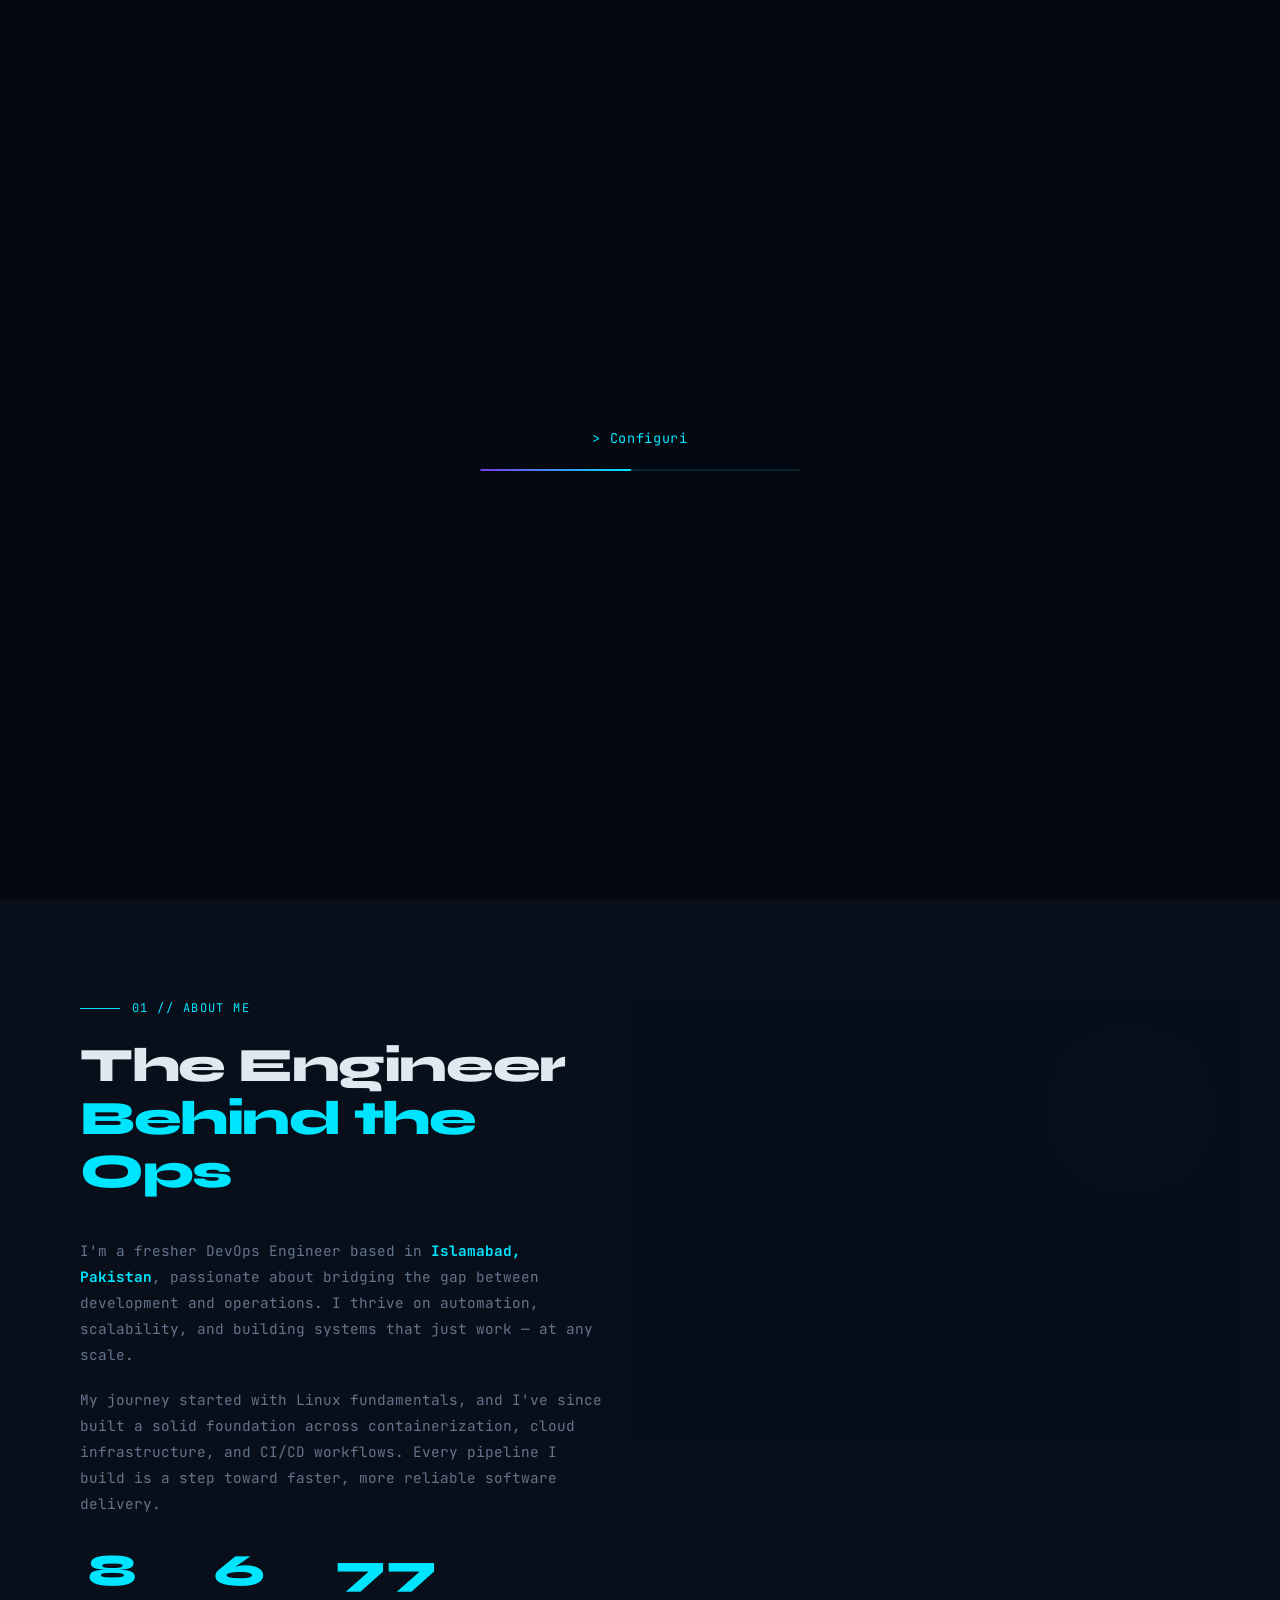
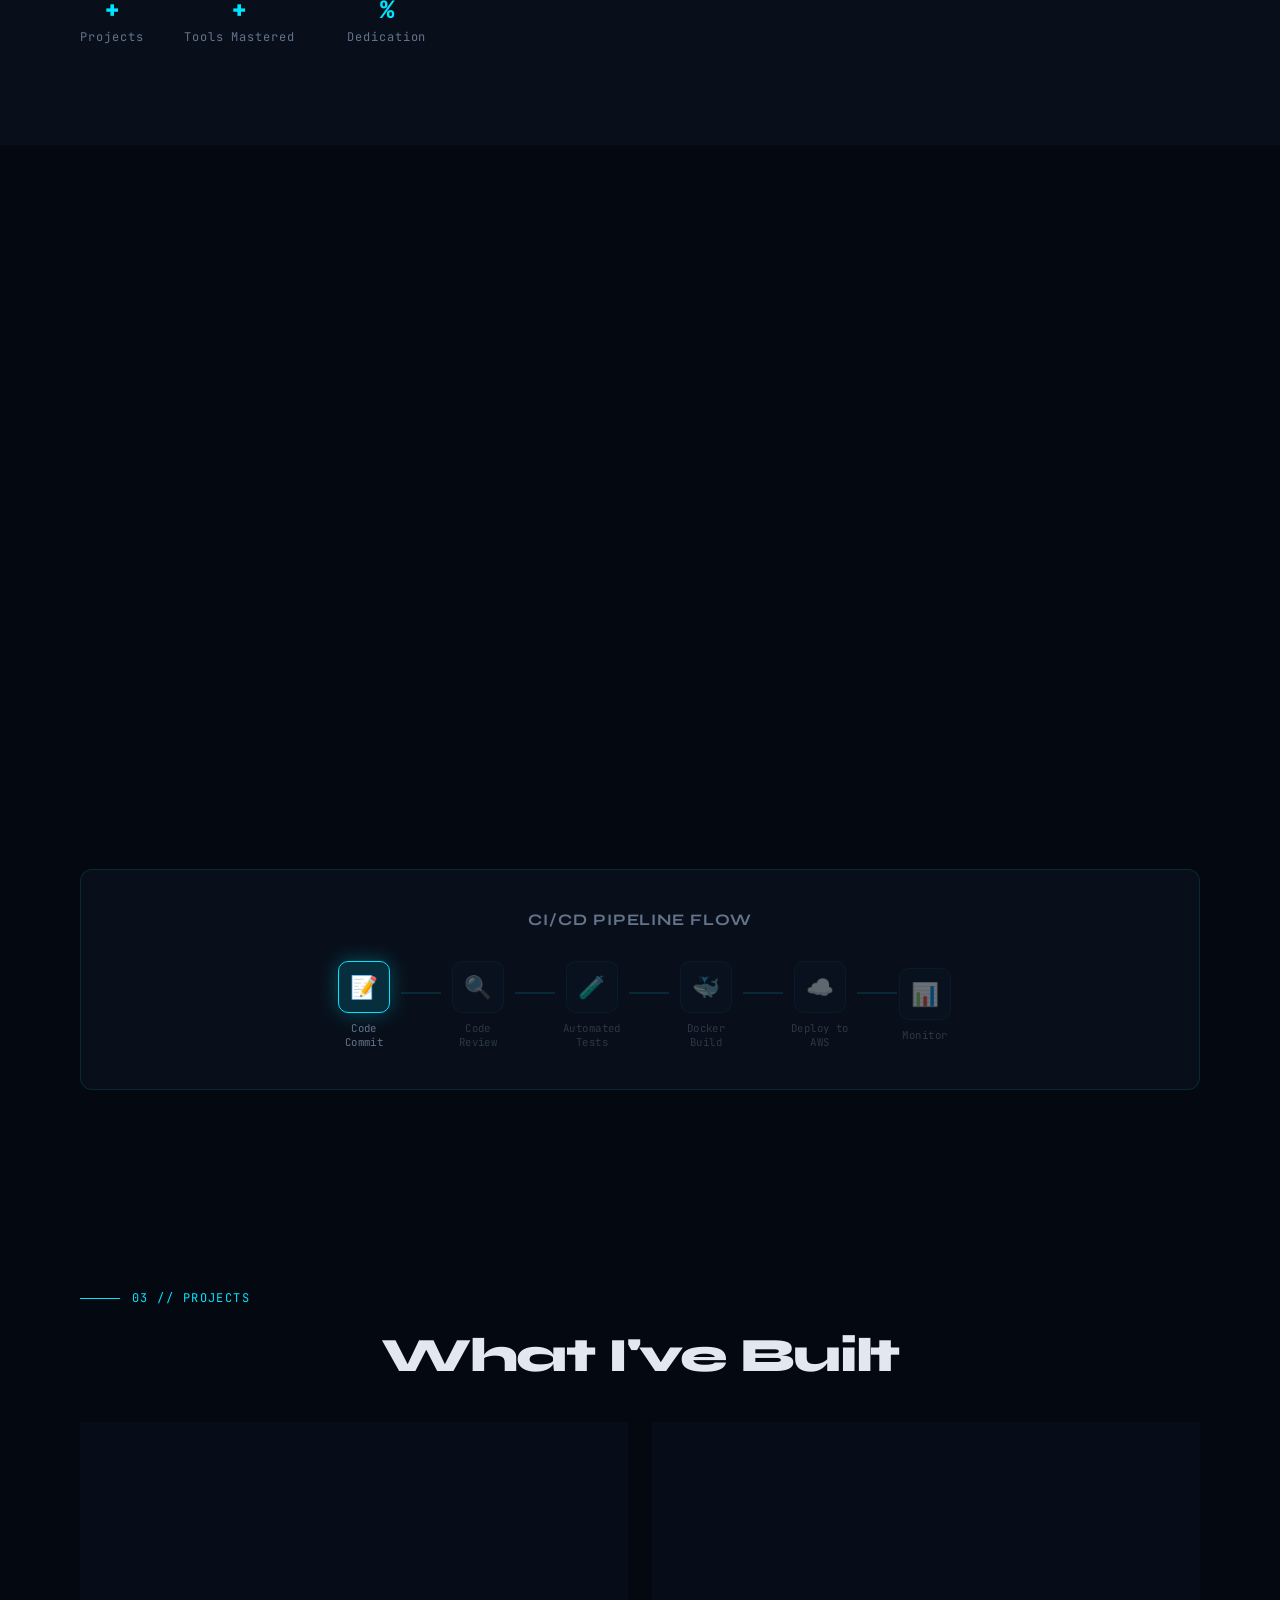
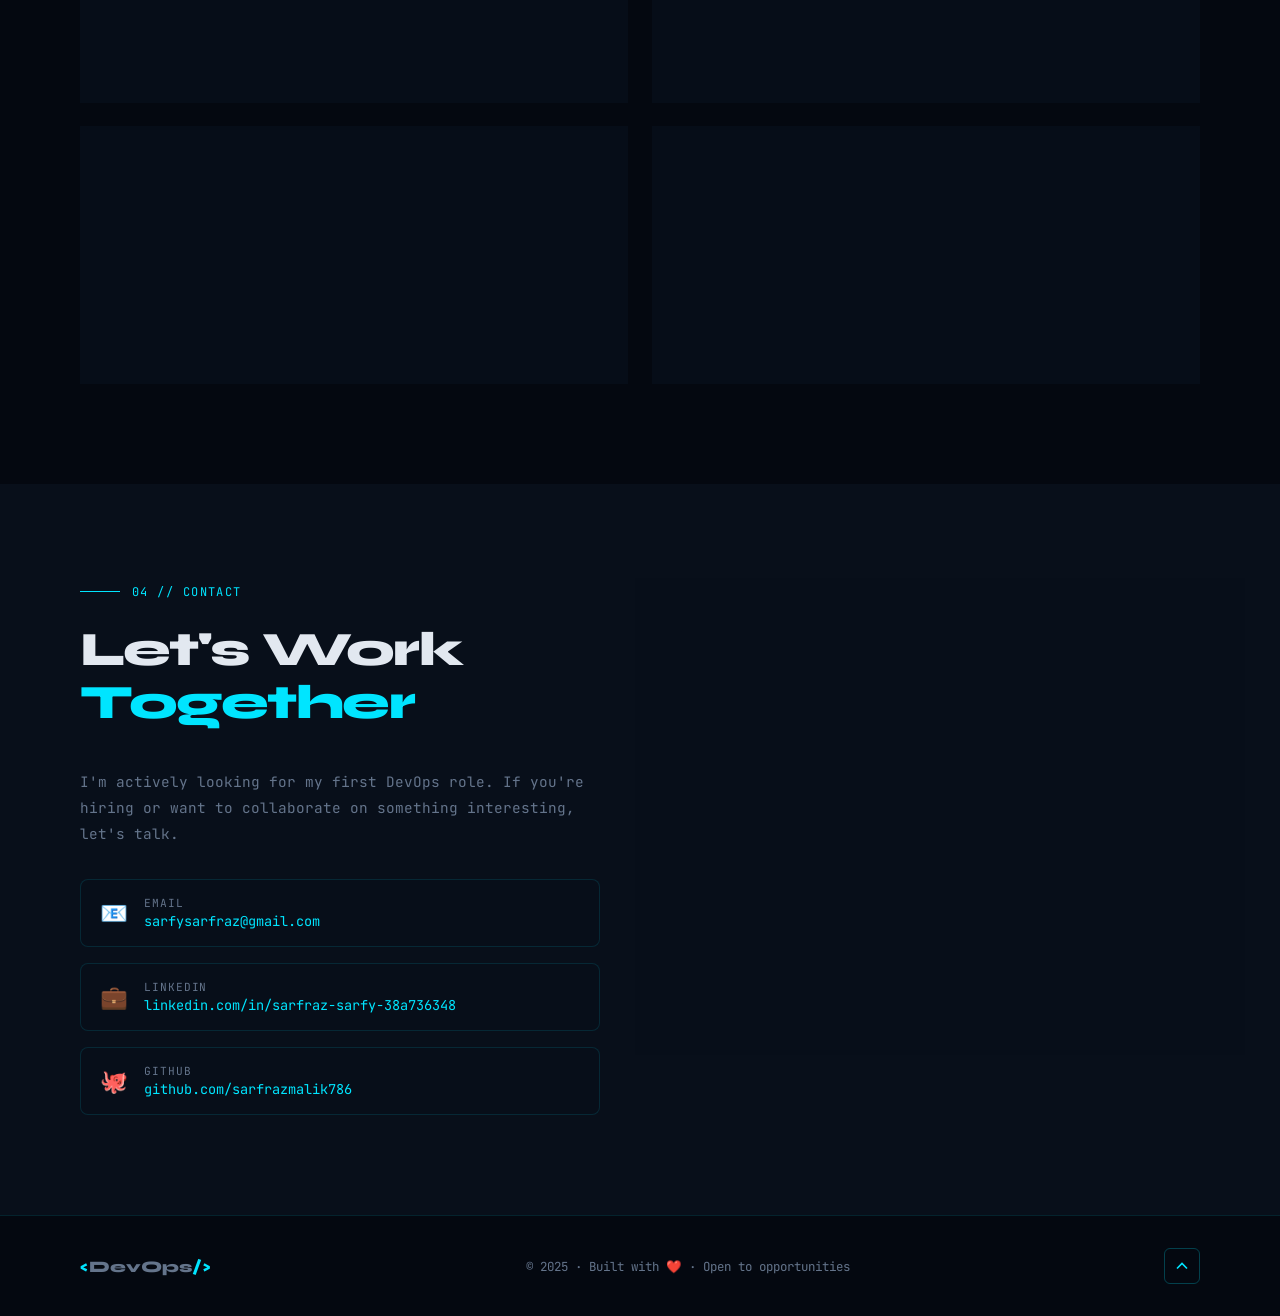
==== index.html @ e9365f05 "Rename protfolio.html to index.html" ====
<!DOCTYPE html>
<html lang="en">
<head>
  <meta charset="UTF-8" />
  <meta name="viewport" content="width=device-width, initial-scale=1.0"/>
  <title>DevOps Engineer | Portfolio</title>
  <link rel="stylesheet" href="protfolio.css" />
  <link href="https://fonts.googleapis.com/css2?family=JetBrains+Mono:wght@300;400;600;700&family=Syne:wght@400;700;800&display=swap" rel="stylesheet"/>
</head>
<body>

  <!-- Particle Canvas Background -->
  <canvas id="bgCanvas"></canvas>

  <!-- Custom Cursor -->
  <div class="cursor-dot" id="cursorDot"></div>
  <div class="cursor-ring" id="cursorRing"></div>

  <!-- Loader -->
  <div class="loader" id="loader">
    <div class="loader-inner">
      <div class="loader-text" id="loaderText"></div>
      <div class="loader-bar"><div class="loader-progress" id="loaderProgress"></div></div>
    </div>
  </div>

  <!-- Navigation -->
  <nav class="nav" id="nav">
    <div class="nav-logo">
      <span class="logo-bracket">&lt;</span>
      <span class="logo-name">DevOps</span>
      <span class="logo-bracket">/&gt;</span>
    </div>
    <ul class="nav-links">
      <li><a href="#hero" class="nav-link" data-text="Home">Home</a></li>
      <li><a href="#about" class="nav-link" data-text="About">About</a></li>
      <li><a href="#skills" class="nav-link" data-text="Skills">Skills</a></li>
      <li><a href="#projects" class="nav-link" data-text="Projects">Projects</a></li>
      <li><a href="#contact" class="nav-link" data-text="Contact">Contact</a></li>
    </ul>
    <div class="nav-status">
      <span class="status-dot"></span>
      <span>Available for hire</span>
    </div>
  </nav>

  <!-- Hero Section -->
  <section class="hero" id="hero">
    <div class="hero-grid-overlay"></div>
    <div class="hero-content">
      <div class="hero-tag reveal">
        <span class="tag-icon">▶</span> Fresher DevOps Engineer
      </div>
      <h1 class="hero-title">
        <span class="title-line reveal-up" style="--delay:0.1s">Building</span>
        <span class="title-line accent reveal-up" style="--delay:0.2s">Pipelines.</span>
        <span class="title-line reveal-up" style="--delay:0.3s">Deploying</span>
        <span class="title-line accent reveal-up" style="--delay:0.4s">Futures.</span>
      </h1>
      <p class="hero-sub reveal-up" style="--delay:0.5s">
        I automate infrastructure, containerize applications, and build CI/CD pipelines that ship code faster and smarter.
      </p>
      <div class="hero-cta reveal-up" style="--delay:0.6s">
        <a href="#projects" class="btn btn-primary">
          <span>View My Work</span>
          <svg width="16" height="16" viewBox="0 0 24 24" fill="none" stroke="currentColor" stroke-width="2"><path d="M5 12h14M12 5l7 7-7 7"/></svg>
        </a>
        <a href="#contact" class="btn btn-ghost">Hire Me</a>
      </div>
      <div class="hero-terminal reveal-up" style="--delay:0.7s">
        <div class="terminal-bar">
          <span class="t-dot" style="background:#ff5f57"></span>
          <span class="t-dot" style="background:#ffbd2e"></span>
          <span class="t-dot" style="background:#28c840"></span>
          <span class="t-title">bash ~ pipeline</span>
        </div>
        <div class="terminal-body">
          <p><span class="t-prompt">$</span> <span class="t-cmd" id="termCmd"></span><span class="t-cursor">█</span></p>
          <p class="t-output" id="termOutput"></p>
        </div>
      </div>
    </div>
    <div class="hero-visual">
      <div class="orbit-ring ring-1"></div>
      <div class="orbit-ring ring-2"></div>
      <div class="orbit-ring ring-3"></div>
      <div class="center-icon">
        <svg viewBox="0 0 80 80" fill="none" xmlns="http://www.w3.org/2000/svg">
          <circle cx="40" cy="40" r="36" stroke="var(--accent)" stroke-width="1.5" stroke-dasharray="6 3"/>
          <text x="50%" y="54%" text-anchor="middle" dominant-baseline="middle" font-size="28" fill="var(--accent)">⚙</text>
        </svg>
      </div>
      <div class="orbit-icon icon-1">🐳</div>
      <div class="orbit-icon icon-2">☁️</div>
      <div class="orbit-icon icon-3">🔧</div>
      <div class="orbit-icon icon-4">🚀</div>
      <div class="orbit-icon icon-5">📦</div>
      <div class="orbit-icon icon-6">🔁</div>
    </div>
  </section>

  <!-- About Section -->
  <section class="about section" id="about">
    <div class="container">
      <div class="section-label reveal">
        <span class="label-line"></span>
        <span>01 // About Me</span>
      </div>
      <div class="about-grid">
        <div class="about-text">
          <h2 class="section-title reveal-up">The Engineer<br/><span class="accent">Behind the Ops</span></h2>
          <p class="about-desc reveal-up" style="--delay:0.1s">
            I'm a fresher DevOps Engineer based in <strong>Islamabad, Pakistan</strong>, passionate about bridging the gap between development and operations. I thrive on automation, scalability, and building systems that just work — at any scale.
          </p>
          <p class="about-desc reveal-up" style="--delay:0.2s">
            My journey started with Linux fundamentals, and I've since built a solid foundation across containerization, cloud infrastructure, and CI/CD workflows. Every pipeline I build is a step toward faster, more reliable software delivery.
          </p>
          <div class="about-stats reveal-up" style="--delay:0.3s">
            <div class="stat-item">
              <span class="stat-num" data-target="10">0</span><span class="stat-plus">+</span>
              <span class="stat-label">Projects</span>
            </div>
            <div class="stat-item">
              <span class="stat-num" data-target="8">0</span><span class="stat-plus">+</span>
              <span class="stat-label">Tools Mastered</span>
            </div>
            <div class="stat-item">
              <span class="stat-num" data-target="100">0</span><span class="stat-plus">%</span>
              <span class="stat-label">Dedication</span>
            </div>
          </div>
        </div>
        <div class="about-card reveal-up" style="--delay:0.2s">
          <div class="card-glow"></div>
          <div class="about-info-card">
            <h3 class="card-title">Quick Info</h3>
            <ul class="info-list">
              <li><span class="info-key">📍 Location</span><span class="info-val">Islamabad, PK</span></li>
              <li><span class="info-key">💼 Status</span><span class="info-val green">Open to Work</span></li>
              <li><span class="info-key">🎯 Focus</span><span class="info-val">DevOps & Cloud</span></li>
              <li><span class="info-key">🛠 Expertise</span><span class="info-val">Docker · AWS · CI/CD</span></li>
              <li><span class="info-key">🌐 Lang</span><span class="info-val">English · Urdu</span></li>
              <li><span class="info-key">📚 Learning</span><span class="info-val">Kubernetes · Terraform</span></li>
            </ul>
            <a href="#contact" class="btn btn-primary full-btn">Download CV</a>
          </div>
        </div>
      </div>
    </div>
  </section>

  <!-- Skills Section -->
  <section class="skills section" id="skills">
    <div class="container">
      <div class="section-label reveal">
        <span class="label-line"></span>
        <span>02 // Tech Stack</span>
      </div>
      <h2 class="section-title centered reveal-up">Tools I Work With</h2>

      <div class="skills-categories">

        <div class="skill-cat reveal-up" style="--delay:0.1s">
          <div class="cat-header">
            <span class="cat-icon">🐧</span>
            <h3>Linux & Shell</h3>
          </div>
          <div class="skill-items">
            <div class="skill-pill">Linux (Ubuntu/CentOS)</div>
            <div class="skill-pill">Bash Scripting</div>
            <div class="skill-pill">Shell Automation</div>
            <div class="skill-pill">Cron Jobs</div>
          </div>
        </div>

        <div class="skill-cat reveal-up" style="--delay:0.15s">
          <div class="cat-header">
            <span class="cat-icon">🐳</span>
            <h3>Containers</h3>
          </div>
          <div class="skill-items">
            <div class="skill-pill active">Docker</div>
            <div class="skill-pill active">Docker Compose</div>
            <div class="skill-pill">Kubernetes (Learning)</div>
            <div class="skill-pill">Container Registries</div>
          </div>
        </div>

        <div class="skill-cat reveal-up" style="--delay:0.2s">
          <div class="cat-header">
            <span class="cat-icon">☁️</span>
            <h3>Cloud (AWS)</h3>
          </div>
          <div class="skill-items">
            <div class="skill-pill active">EC2</div>
            <div class="skill-pill active">S3</div>
            <div class="skill-pill active">IAM</div>
            <div class="skill-pill">VPC</div>
            <div class="skill-pill">Route 53</div>
          </div>
        </div>

        <div class="skill-cat reveal-up" style="--delay:0.25s">
          <div class="cat-header">
            <span class="cat-icon">🔁</span>
            <h3>CI/CD</h3>
          </div>
          <div class="skill-items">
            <div class="skill-pill active">GitHub Actions</div>
            <div class="skill-pill">Jenkins</div>
            <div class="skill-pill">GitLab CI</div>
            <div class="skill-pill">Pipeline Design</div>
          </div>
        </div>

        <div class="skill-cat reveal-up" style="--delay:0.3s">
          <div class="cat-header">
            <span class="cat-icon">🏗</span>
            <h3>IaC</h3>
          </div>
          <div class="skill-items">
            <div class="skill-pill">Terraform (Learning)</div>
            <div class="skill-pill">AWS CloudFormation</div>
            <div class="skill-pill">Ansible</div>
          </div>
        </div>

        <div class="skill-cat reveal-up" style="--delay:0.35s">
          <div class="cat-header">
            <span class="cat-icon">🔀</span>
            <h3>Version Control</h3>
          </div>
          <div class="skill-items">
            <div class="skill-pill active">Git</div>
            <div class="skill-pill active">GitHub</div>
            <div class="skill-pill">GitFlow</div>
            <div class="skill-pill">Code Reviews</div>
          </div>
        </div>

        <div class="skill-cat reveal-up" style="--delay:0.4s">
          <div class="cat-header">
            <span class="cat-icon">🐍</span>
            <h3>Scripting</h3>
          </div>
          <div class="skill-items">
            <div class="skill-pill active">Python</div>
            <div class="skill-pill">YAML</div>
            <div class="skill-pill">JSON</div>
            <div class="skill-pill">Markdown</div>
          </div>
        </div>

        <div class="skill-cat reveal-up" style="--delay:0.45s">
          <div class="cat-header">
            <span class="cat-icon">📊</span>
            <h3>Monitoring</h3>
          </div>
          <div class="skill-items">
            <div class="skill-pill">Prometheus</div>
            <div class="skill-pill">Grafana</div>
            <div class="skill-pill">AWS CloudWatch</div>
          </div>
        </div>

      </div>

      <!-- Pipeline Animation -->
      <div class="pipeline-section reveal-up" style="--delay:0.1s">
        <h3 class="pipeline-title">CI/CD Pipeline Flow</h3>
        <div class="pipeline">
          <div class="pipe-step active">
            <div class="pipe-icon">📝</div>
            <div class="pipe-label">Code Commit</div>
          </div>
          <div class="pipe-arrow"><div class="arrow-fill"></div></div>
          <div class="pipe-step">
            <div class="pipe-icon">🔍</div>
            <div class="pipe-label">Code Review</div>
          </div>
          <div class="pipe-arrow"><div class="arrow-fill"></div></div>
          <div class="pipe-step">
            <div class="pipe-icon">🧪</div>
            <div class="pipe-label">Automated Tests</div>
          </div>
          <div class="pipe-arrow"><div class="arrow-fill"></div></div>
          <div class="pipe-step">
            <div class="pipe-icon">🐳</div>
            <div class="pipe-label">Docker Build</div>
          </div>
          <div class="pipe-arrow"><div class="arrow-fill"></div></div>
          <div class="pipe-step">
            <div class="pipe-icon">☁️</div>
            <div class="pipe-label">Deploy to AWS</div>
          </div>
          <div class="pipe-arrow"><div class="arrow-fill"></div></div>
          <div class="pipe-step">
            <div class="pipe-icon">📊</div>
            <div class="pipe-label">Monitor</div>
          </div>
        </div>
      </div>
    </div>
  </section>

  <!-- Projects Section -->
  <section class="projects section" id="projects">
    <div class="container">
      <div class="section-label reveal">
        <span class="label-line"></span>
        <span>03 // Projects</span>
      </div>
      <h2 class="section-title centered reveal-up">What I've Built</h2>

      <div class="projects-grid">

        <div class="project-card reveal-up" style="--delay:0.1s">
          <div class="project-top">
            <div class="project-num">01</div>
            <div class="project-links">
              <a href="#" class="proj-link" title="GitHub">
                <svg width="18" height="18" viewBox="0 0 24 24" fill="currentColor"><path d="M12 0C5.37 0 0 5.37 0 12c0 5.31 3.435 9.795 8.205 11.385.6.105.825-.255.825-.57 0-.285-.015-1.23-.015-2.235-3.015.555-3.795-.735-4.035-1.41-.135-.345-.72-1.41-1.23-1.695-.42-.225-1.02-.78-.015-.795.945-.015 1.62.87 1.845 1.23 1.08 1.815 2.805 1.305 3.495.99.105-.78.42-1.305.765-1.605-2.67-.3-5.46-1.335-5.46-5.925 0-1.305.465-2.385 1.23-3.225-.12-.3-.54-1.53.12-3.18 0 0 1.005-.315 3.3 1.23.96-.27 1.98-.405 3-.405s2.04.135 3 .405c2.295-1.56 3.3-1.23 3.3-1.23.66 1.65.24 2.88.12 3.18.765.84 1.23 1.905 1.23 3.225 0 4.605-2.805 5.625-5.475 5.925.435.375.81 1.095.81 2.22 0 1.605-.015 2.895-.015 3.3 0 .315.225.69.825.57A12.02 12.02 0 0024 12c0-6.63-5.37-12-12-12z"/></svg>
              </a>
              <a href="#" class="proj-link" title="Live">
                <svg width="18" height="18" viewBox="0 0 24 24" fill="none" stroke="currentColor" stroke-width="2"><path d="M18 13v6a2 2 0 01-2 2H5a2 2 0 01-2-2V8a2 2 0 012-2h6M15 3h6v6M10 14L21 3"/></svg>
              </a>
            </div>
          </div>
          <h3 class="project-name">Dockerized MERN Stack App</h3>
          <p class="project-desc">Containerized a full-stack application using Docker & Docker Compose with separate containers for MongoDB, Express, React, and Node. Configured networks, volumes, and health checks.</p>
          <div class="project-tags">
            <span class="tag">Docker</span>
            <span class="tag">Docker Compose</span>
            <span class="tag">MongoDB</span>
            <span class="tag">Node.js</span>
          </div>
        </div>

        <div class="project-card reveal-up" style="--delay:0.2s">
          <div class="project-top">
            <div class="project-num">02</div>
            <div class="project-links">
              <a href="#" class="proj-link"><svg width="18" height="18" viewBox="0 0 24 24" fill="currentColor"><path d="M12 0C5.37 0 0 5.37 0 12c0 5.31 3.435 9.795 8.205 11.385.6.105.825-.255.825-.57 0-.285-.015-1.23-.015-2.235-3.015.555-3.795-.735-4.035-1.41-.135-.345-.72-1.41-1.23-1.695-.42-.225-1.02-.78-.015-.795.945-.015 1.62.87 1.845 1.23 1.08 1.815 2.805 1.305 3.495.99.105-.78.42-1.305.765-1.605-2.67-.3-5.46-1.335-5.46-5.925 0-1.305.465-2.385 1.23-3.225-.12-.3-.54-1.53.12-3.18 0 0 1.005-.315 3.3 1.23.96-.27 1.98-.405 3-.405s2.04.135 3 .405c2.295-1.56 3.3-1.23 3.3-1.23.66 1.65.24 2.88.12 3.18.765.84 1.23 1.905 1.23 3.225 0 4.605-2.805 5.625-5.475 5.925.435.375.81 1.095.81 2.22 0 1.605-.015 2.895-.015 3.3 0 .315.225.69.825.57A12.02 12.02 0 0024 12c0-6.63-5.37-12-12-12z"/></svg></a>
              <a href="#" class="proj-link"><svg width="18" height="18" viewBox="0 0 24 24" fill="none" stroke="currentColor" stroke-width="2"><path d="M18 13v6a2 2 0 01-2 2H5a2 2 0 01-2-2V8a2 2 0 012-2h6M15 3h6v6M10 14L21 3"/></svg></a>
            </div>
          </div>
          <h3 class="project-name">GitHub Actions CI/CD Pipeline</h3>
          <p class="project-desc">Built an automated CI/CD pipeline using GitHub Actions. Includes automated testing, Docker image build & push to Docker Hub, and deployment to AWS EC2 on every push to main.</p>
          <div class="project-tags">
            <span class="tag">GitHub Actions</span>
            <span class="tag">Docker Hub</span>
            <span class="tag">AWS EC2</span>
            <span class="tag">YAML</span>
          </div>
        </div>

        <div class="project-card reveal-up" style="--delay:0.3s">
          <div class="project-top">
            <div class="project-num">03</div>
            <div class="project-links">
              <a href="#" class="proj-link"><svg width="18" height="18" viewBox="0 0 24 24" fill="currentColor"><path d="M12 0C5.37 0 0 5.37 0 12c0 5.31 3.435 9.795 8.205 11.385.6.105.825-.255.825-.57 0-.285-.015-1.23-.015-2.235-3.015.555-3.795-.735-4.035-1.41-.135-.345-.72-1.41-1.23-1.695-.42-.225-1.02-.78-.015-.795.945-.015 1.62.87 1.845 1.23 1.08 1.815 2.805 1.305 3.495.99.105-.78.42-1.305.765-1.605-2.67-.3-5.46-1.335-5.46-5.925 0-1.305.465-2.385 1.23-3.225-.12-.3-.54-1.53.12-3.18 0 0 1.005-.315 3.3 1.23.96-.27 1.98-.405 3-.405s2.04.135 3 .405c2.295-1.56 3.3-1.23 3.3-1.23.66 1.65.24 2.88.12 3.18.765.84 1.23 1.905 1.23 3.225 0 4.605-2.805 5.625-5.475 5.925.435.375.81 1.095.81 2.22 0 1.605-.015 2.895-.015 3.3 0 .315.225.69.825.57A12.02 12.02 0 0024 12c0-6.63-5.37-12-12-12z"/></svg></a>
              <a href="#" class="proj-link"><svg width="18" height="18" viewBox="0 0 24 24" fill="none" stroke="currentColor" stroke-width="2"><path d="M18 13v6a2 2 0 01-2 2H5a2 2 0 01-2-2V8a2 2 0 012-2h6M15 3h6v6M10 14L21 3"/></svg></a>
            </div>
          </div>
          <h3 class="project-name">AWS Infrastructure Automation</h3>
          <p class="project-desc">Provisioned a 3-tier AWS architecture (EC2, RDS, S3) using AWS CLI and shell scripts. Configured IAM roles, security groups, VPC subnets and an Application Load Balancer.</p>
          <div class="project-tags">
            <span class="tag">AWS</span>
            <span class="tag">Bash</span>
            <span class="tag">IAM</span>
            <span class="tag">VPC</span>
          </div>
        </div>

        <div class="project-card reveal-up" style="--delay:0.4s">
          <div class="project-top">
            <div class="project-num">04</div>
            <div class="project-links">
              <a href="#" class="proj-link"><svg width="18" height="18" viewBox="0 0 24 24" fill="currentColor"><path d="M12 0C5.37 0 0 5.37 0 12c0 5.31 3.435 9.795 8.205 11.385.6.105.825-.255.825-.57 0-.285-.015-1.23-.015-2.235-3.015.555-3.795-.735-4.035-1.41-.135-.345-.72-1.41-1.23-1.695-.42-.225-1.02-.78-.015-.795.945-.015 1.62.87 1.845 1.23 1.08 1.815 2.805 1.305 3.495.99.105-.78.42-1.305.765-1.605-2.67-.3-5.46-1.335-5.46-5.925 0-1.305.465-2.385 1.23-3.225-.12-.3-.54-1.53.12-3.18 0 0 1.005-.315 3.3 1.23.96-.27 1.98-.405 3-.405s2.04.135 3 .405c2.295-1.56 3.3-1.23 3.3-1.23.66 1.65.24 2.88.12 3.18.765.84 1.23 1.905 1.23 3.225 0 4.605-2.805 5.625-5.475 5.925.435.375.81 1.095.81 2.22 0 1.605-.015 2.895-.015 3.3 0 .315.225.69.825.57A12.02 12.02 0 0024 12c0-6.63-5.37-12-12-12z"/></svg></a>
              <a href="#" class="proj-link"><svg width="18" height="18" viewBox="0 0 24 24" fill="none" stroke="currentColor" stroke-width="2"><path d="M18 13v6a2 2 0 01-2 2H5a2 2 0 01-2-2V8a2 2 0 012-2h6M15 3h6v6M10 14L21 3"/></svg></a>
            </div>
          </div>
          <h3 class="project-name">Linux Server Monitoring Script</h3>
          <p class="project-desc">Python + Bash script that monitors CPU, RAM, disk usage & sends email alerts via SMTP when thresholds are exceeded. Deployed as a cron job on an Ubuntu server.</p>
          <div class="project-tags">
            <span class="tag">Python</span>
            <span class="tag">Bash</span>
            <span class="tag">Linux</span>
            <span class="tag">Cron</span>
          </div>
        </div>

      </div>
    </div>
  </section>

  <!-- Contact Section -->
  <section class="contact section" id="contact">
    <div class="container">
      <div class="section-label reveal">
        <span class="label-line"></span>
        <span>04 // Contact</span>
      </div>
      <div class="contact-grid">
        <div class="contact-left">
          <h2 class="section-title reveal-up">Let's Work<br/><span class="accent">Together</span></h2>
          <p class="contact-desc reveal-up" style="--delay:0.1s">
            I'm actively looking for my first DevOps role. If you're hiring or want to collaborate on something interesting, let's talk.
          </p>
          <div class="contact-links reveal-up" style="--delay:0.2s">
            <a href="mailto:your@email.com" class="contact-item">
              <span class="contact-icon">📧</span>
              <div>
                <span class="ci-label">Email</span>
                <span class="ci-val">sarfysarfraz@gmail.com</span>
              </div>
            </a>
            <a href="https://linkedin.com" target="_blank" class="contact-item">
              <span class="contact-icon">💼</span>
              <div>
                <span class="ci-label">LinkedIn</span>
                <span class="ci-val">linkedin.com/in/sarfraz-sarfy-38a736348</span>
              </div>
            </a>
            <a href="https://github.com" target="_blank" class="contact-item">
              <span class="contact-icon">🐙</span>
              <div>
                <span class="ci-label">GitHub</span>
                <span class="ci-val">github.com/sarfrazmalik786</span>
              </div>
            </a>
          </div>
        </div>
        <div class="contact-form-wrap reveal-up" style="--delay:0.2s">
          <div class="form-card">
            <div class="form-glow"></div>
            <input type="text" class="form-input" placeholder="Sarfraz Rasheed" id="fname"/>
            <input type="email" class="form-input" placeholder="sarfysarfraz@gmail.com" id="femail"/>
            <textarea class="form-input form-textarea" placeholder="Your Message" id="fmessage"></textarea>
            <button class="btn btn-primary full-btn" id="sendBtn">
              <span id="sendBtnText">Send Message</span>
              <svg width="16" height="16" viewBox="0 0 24 24" fill="none" stroke="currentColor" stroke-width="2"><path d="M22 2L11 13M22 2L15 22l-4-9-9-4 20-7z"/></svg>
            </button>
            <p class="form-success" id="formSuccess">✅ Message sent! I'll get back to you soon.</p>
          </div>
        </div>
      </div>
    </div>
  </section>

  <!-- Footer -->
  <footer class="footer">
    <div class="container footer-inner">
      <div class="footer-logo">
        <span class="logo-bracket">&lt;</span>DevOps<span class="logo-bracket">/&gt;</span>
      </div>
      <p class="footer-copy">© 2025 · Built with ❤️ · Open to opportunities</p>
      <div class="footer-top-btn" id="topBtn">
        <svg width="20" height="20" viewBox="0 0 24 24" fill="none" stroke="currentColor" stroke-width="2"><path d="M18 15l-6-6-6 6"/></svg>
      </div>
    </div>
  </footer>

  <script src="protfolio.js"></script>
</body>
</html>
---- protfolio.css ----
/* ============================================
   DEVOPS PORTFOLIO — style.css
   Theme: Dark Terminal / Cyberpunk Industrial
   ============================================ */

:root {
  --bg:        #040810;
  --bg2:       #080f1a;
  --bg3:       #0c1524;
  --accent:    #00e5ff;
  --accent2:   #7c3aed;
  --accent3:   #00ff88;
  --text:      #e2e8f0;
  --text-dim:  #64748b;
  --border:    rgba(0,229,255,0.12);
  --border2:   rgba(0,229,255,0.25);
  --card-bg:   rgba(8,15,26,0.85);
  --font-code: 'JetBrains Mono', monospace;
  --font-head: 'Syne', sans-serif;
  --glow:      0 0 30px rgba(0,229,255,0.15);
  --glow-lg:   0 0 60px rgba(0,229,255,0.2);
}

*, *::before, *::after { box-sizing: border-box; margin: 0; padding: 0; }

html { scroll-behavior: smooth; }

body {
  background: var(--bg);
  color: var(--text);
  font-family: var(--font-code);
  overflow-x: hidden;
  cursor: none;
}

/* ===== CANVAS BG ===== */
#bgCanvas {
  position: fixed;
  top: 0; left: 0;
  width: 100%; height: 100%;
  z-index: 0;
  pointer-events: none;
  opacity: 0.4;
}

/* ===== CURSOR ===== */
.cursor-dot {
  position: fixed;
  width: 6px; height: 6px;
  background: var(--accent);
  border-radius: 50%;
  pointer-events: none;
  z-index: 9999;
  transform: translate(-50%,-50%);
  transition: transform 0.05s;
  box-shadow: 0 0 10px var(--accent);
}
.cursor-ring {
  position: fixed;
  width: 36px; height: 36px;
  border: 1.5px solid rgba(0,229,255,0.5);
  border-radius: 50%;
  pointer-events: none;
  z-index: 9998;
  transform: translate(-50%,-50%);
  transition: all 0.12s ease;
}
.cursor-ring.hovered {
  width: 52px; height: 52px;
  background: rgba(0,229,255,0.06);
}

/* ===== LOADER ===== */
.loader {
  position: fixed;
  inset: 0;
  background: var(--bg);
  z-index: 10000;
  display: flex;
  align-items: center;
  justify-content: center;
  transition: opacity 0.6s ease, visibility 0.6s ease;
}
.loader.done { opacity: 0; visibility: hidden; }
.loader-inner { text-align: center; width: 320px; }
.loader-text {
  font-family: var(--font-code);
  color: var(--accent);
  font-size: 0.85rem;
  min-height: 1.4em;
  margin-bottom: 20px;
  letter-spacing: 0.05em;
}
.loader-bar {
  height: 2px;
  background: var(--border);
  border-radius: 2px;
  overflow: hidden;
}
.loader-progress {
  height: 100%;
  width: 0;
  background: linear-gradient(90deg, var(--accent2), var(--accent));
  border-radius: 2px;
  transition: width 0.3s ease;
  box-shadow: 0 0 10px var(--accent);
}

/* ===== NAV ===== */
.nav {
  position: fixed;
  top: 0; left: 0; right: 0;
  z-index: 100;
  display: flex;
  align-items: center;
  justify-content: space-between;
  padding: 1.2rem 3rem;
  border-bottom: 1px solid transparent;
  transition: all 0.4s ease;
  background: transparent;
}
.nav.scrolled {
  background: rgba(4,8,16,0.9);
  backdrop-filter: blur(20px);
  border-color: var(--border);
}
.nav-logo {
  font-family: var(--font-head);
  font-weight: 800;
  font-size: 1.3rem;
  color: var(--text);
  letter-spacing: -0.02em;
}
.logo-bracket { color: var(--accent); }
.logo-name { margin: 0 2px; }

.nav-links { list-style: none; display: flex; gap: 2.5rem; }
.nav-link {
  position: relative;
  font-size: 0.8rem;
  letter-spacing: 0.08em;
  text-transform: uppercase;
  color: var(--text-dim);
  text-decoration: none;
  transition: color 0.3s;
  overflow: hidden;
}
.nav-link::after {
  content: '';
  position: absolute;
  bottom: -2px; left: 0;
  width: 0; height: 1px;
  background: var(--accent);
  transition: width 0.3s ease;
}
.nav-link:hover { color: var(--accent); }
.nav-link:hover::after { width: 100%; }

.nav-status {
  display: flex;
  align-items: center;
  gap: 8px;
  font-size: 0.75rem;
  color: var(--accent3);
  letter-spacing: 0.05em;
}
.status-dot {
  width: 8px; height: 8px;
  background: var(--accent3);
  border-radius: 50%;
  animation: pulse-dot 2s infinite;
}
@keyframes pulse-dot {
  0%,100% { box-shadow: 0 0 0 0 rgba(0,255,136,0.4); }
  50%      { box-shadow: 0 0 0 6px rgba(0,255,136,0); }
}

/* ===== SECTIONS ===== */
.section { position: relative; z-index: 1; padding: 100px 0; }
.container { max-width: 1200px; margin: 0 auto; padding: 0 2.5rem; }

.section-label {
  display: flex;
  align-items: center;
  gap: 12px;
  font-size: 0.75rem;
  letter-spacing: 0.12em;
  text-transform: uppercase;
  color: var(--accent);
  margin-bottom: 1.5rem;
  opacity: 0;
  transform: translateY(15px);
  transition: all 0.6s ease;
}
.section-label.visible { opacity: 1; transform: none; }
.label-line {
  display: inline-block;
  width: 40px; height: 1px;
  background: var(--accent);
}
.section-title {
  font-family: var(--font-head);
  font-size: clamp(2rem, 4vw, 3rem);
  font-weight: 800;
  line-height: 1.1;
  margin-bottom: 2.5rem;
  letter-spacing: -0.03em;
}
.section-title.centered { text-align: center; }
.accent { color: var(--accent); }

/* ===== REVEAL ANIMATIONS ===== */
.reveal {
  opacity: 0;
  transform: translateY(15px);
  transition: opacity 0.6s ease, transform 0.6s ease;
  transition-delay: var(--delay, 0s);
}
.reveal-up {
  opacity: 0;
  transform: translateY(40px);
  transition: opacity 0.7s ease, transform 0.7s ease;
  transition-delay: var(--delay, 0s);
}
.reveal.visible, .reveal-up.visible {
  opacity: 1;
  transform: none;
}

/* ===== HERO ===== */
.hero {
  position: relative;
  z-index: 1;
  min-height: 100vh;
  display: grid;
  grid-template-columns: 1fr 1fr;
  align-items: center;
  gap: 4rem;
  padding: 100px 3rem 60px;
  max-width: 1300px;
  margin: 0 auto;
}
.hero-grid-overlay {
  position: fixed;
  inset: 0;
  background-image:
    linear-gradient(rgba(0,229,255,0.03) 1px, transparent 1px),
    linear-gradient(90deg, rgba(0,229,255,0.03) 1px, transparent 1px);
  background-size: 60px 60px;
  pointer-events: none;
  z-index: 0;
}

.hero-tag {
  display: inline-flex;
  align-items: center;
  gap: 8px;
  font-size: 0.78rem;
  letter-spacing: 0.1em;
  text-transform: uppercase;
  color: var(--accent);
  border: 1px solid var(--border2);
  padding: 6px 14px;
  border-radius: 20px;
  margin-bottom: 1.5rem;
  background: rgba(0,229,255,0.05);
}
.tag-icon { animation: spin 3s linear infinite; display: inline-block; }
@keyframes spin { to { transform: rotate(360deg); } }

.hero-title {
  font-family: var(--font-head);
  font-size: clamp(3rem, 6vw, 5.5rem);
  font-weight: 800;
  line-height: 1.0;
  letter-spacing: -0.04em;
  margin-bottom: 1.5rem;
}
.title-line { display: block; }
.title-line.accent { color: var(--accent); }

.hero-sub {
  font-size: 0.95rem;
  color: var(--text-dim);
  line-height: 1.7;
  max-width: 480px;
  margin-bottom: 2rem;
}

.hero-cta {
  display: flex;
  gap: 1rem;
  flex-wrap: wrap;
  margin-bottom: 2.5rem;
}

/* ===== BUTTONS ===== */
.btn {
  display: inline-flex;
  align-items: center;
  gap: 8px;
  font-family: var(--font-code);
  font-size: 0.82rem;
  font-weight: 600;
  letter-spacing: 0.06em;
  text-transform: uppercase;
  text-decoration: none;
  padding: 12px 24px;
  border-radius: 4px;
  cursor: pointer;
  border: none;
  transition: all 0.3s ease;
  position: relative;
  overflow: hidden;
}
.btn::before {
  content: '';
  position: absolute;
  inset: 0;
  background: rgba(255,255,255,0.05);
  opacity: 0;
  transition: opacity 0.3s;
}
.btn:hover::before { opacity: 1; }

.btn-primary {
  background: var(--accent);
  color: var(--bg);
  box-shadow: 0 0 20px rgba(0,229,255,0.3);
}
.btn-primary:hover {
  box-shadow: 0 0 35px rgba(0,229,255,0.5);
  transform: translateY(-2px);
}
.btn-ghost {
  background: transparent;
  color: var(--text);
  border: 1px solid var(--border2);
}
.btn-ghost:hover {
  border-color: var(--accent);
  color: var(--accent);
  transform: translateY(-2px);
}
.full-btn { width: 100%; justify-content: center; margin-top: 1.2rem; }

/* ===== TERMINAL ===== */
.hero-terminal {
  background: #020509;
  border: 1px solid var(--border2);
  border-radius: 8px;
  overflow: hidden;
  max-width: 480px;
  box-shadow: var(--glow-lg);
}
.terminal-bar {
  display: flex;
  align-items: center;
  gap: 6px;
  padding: 10px 14px;
  background: rgba(0,229,255,0.04);
  border-bottom: 1px solid var(--border);
}
.t-dot { width: 12px; height: 12px; border-radius: 50%; }
.t-title {
  margin-left: 8px;
  font-size: 0.72rem;
  color: var(--text-dim);
  letter-spacing: 0.05em;
}
.terminal-body { padding: 14px 16px; min-height: 60px; }
.terminal-body p { font-size: 0.82rem; line-height: 1.8; }
.t-prompt { color: var(--accent3); margin-right: 8px; }
.t-cmd { color: var(--accent); }
.t-cursor {
  color: var(--accent);
  animation: blink 1s step-end infinite;
}
@keyframes blink { 0%,100%{opacity:1} 50%{opacity:0} }
.t-output { color: var(--accent3); font-size: 0.78rem; margin-top: 2px; padding-left: 18px; }

/* ===== HERO VISUAL / ORBIT ===== */
.hero-visual {
  position: relative;
  width: 420px;
  height: 420px;
  display: flex;
  align-items: center;
  justify-content: center;
  justify-self: center;
}
.orbit-ring {
  position: absolute;
  border-radius: 50%;
  border: 1px solid var(--border);
  animation: orbit-rotate linear infinite;
}
.ring-1 { width: 200px; height: 200px; animation-duration: 10s; border-color: rgba(0,229,255,0.2); }
.ring-2 { width: 310px; height: 310px; animation-duration: 18s; animation-direction: reverse; border-style: dashed; border-color: rgba(124,58,237,0.3); }
.ring-3 { width: 400px; height: 400px; animation-duration: 26s; border-color: rgba(0,255,136,0.1); }
@keyframes orbit-rotate { to { transform: rotate(360deg); } }

.center-icon {
  width: 90px; height: 90px;
  display: flex; align-items: center; justify-content: center;
  position: relative;
  z-index: 2;
  animation: float 4s ease-in-out infinite;
}
.center-icon svg { width: 80px; height: 80px; }
@keyframes float {
  0%,100% { transform: translateY(0); }
  50% { transform: translateY(-12px); }
}

.orbit-icon {
  position: absolute;
  font-size: 1.5rem;
  background: var(--bg3);
  border: 1px solid var(--border2);
  border-radius: 50%;
  width: 46px; height: 46px;
  display: flex; align-items: center; justify-content: center;
  box-shadow: 0 0 15px rgba(0,229,255,0.1);
  animation: orbit-icon-rotate linear infinite;
}
.icon-1 { width: 310px; height: 310px; background: transparent; border: none; box-shadow: none; animation: none; top: 50%; left: 50%; transform: translate(-50%, -50%) rotate(0deg) translateX(155px); animation: icon-orbit 18s linear infinite; }
.icon-2 { animation: icon-orbit 18s linear infinite; animation-delay: -3s; }
.icon-3 { animation: icon-orbit 18s linear infinite; animation-delay: -6s; }
.icon-4 { animation: icon-orbit2 26s linear infinite; }
.icon-5 { animation: icon-orbit2 26s linear infinite; animation-delay: -8s; }
.icon-6 { animation: icon-orbit2 26s linear infinite; animation-delay: -16s; }

.orbit-icon {
  position: absolute;
  top: 50%; left: 50%;
  margin-top: -23px; margin-left: -23px;
}
.icon-1 { animation: icon-orbit 18s linear infinite; }
.icon-2 { animation: icon-orbit 18s linear infinite; animation-delay: -6s; }
.icon-3 { animation: icon-orbit 18s linear infinite; animation-delay: -12s; }
.icon-4 { animation: icon-orbit2 26s linear infinite; }
.icon-5 { animation: icon-orbit2 26s linear infinite; animation-delay: -8.6s; }
.icon-6 { animation: icon-orbit2 26s linear infinite; animation-delay: -17.3s; }

@keyframes icon-orbit {
  from { transform: rotate(0deg) translateX(155px) rotate(0deg); }
  to   { transform: rotate(360deg) translateX(155px) rotate(-360deg); }
}
@keyframes icon-orbit2 {
  from { transform: rotate(0deg) translateX(200px) rotate(0deg); }
  to   { transform: rotate(360deg) translateX(200px) rotate(-360deg); }
}

/* ===== ABOUT ===== */
.about { background: var(--bg2); }
.about-grid {
  display: grid;
  grid-template-columns: 1fr 1fr;
  gap: 4rem;
  align-items: start;
}
.about-desc {
  color: var(--text-dim);
  line-height: 1.8;
  font-size: 0.9rem;
  margin-bottom: 1.2rem;
}
.about-desc strong { color: var(--accent); }
.about-stats {
  display: flex;
  gap: 2.5rem;
  margin-top: 2rem;
  flex-wrap: wrap;
}
.stat-item { text-align: center; }
.stat-num {
  display: block;
  font-family: var(--font-head);
  font-size: 2.8rem;
  font-weight: 800;
  color: var(--accent);
  line-height: 1;
}
.stat-plus { font-size: 1.5rem; color: var(--accent); font-weight: 800; }
.stat-label { display: block; font-size: 0.75rem; color: var(--text-dim); letter-spacing: 0.08em; margin-top: 4px; }

.about-card { position: relative; }
.card-glow {
  position: absolute;
  top: -30px; right: -30px;
  width: 200px; height: 200px;
  background: radial-gradient(circle, rgba(0,229,255,0.12), transparent 70%);
  pointer-events: none;
}
.about-info-card {
  background: var(--card-bg);
  border: 1px solid var(--border2);
  border-radius: 12px;
  padding: 2rem;
  backdrop-filter: blur(20px);
  box-shadow: var(--glow);
  position: relative;
  z-index: 1;
}
.card-title {
  font-family: var(--font-head);
  font-size: 1.1rem;
  color: var(--accent);
  margin-bottom: 1.5rem;
  padding-bottom: 0.8rem;
  border-bottom: 1px solid var(--border);
}
.info-list { list-style: none; display: flex; flex-direction: column; gap: 0.9rem; }
.info-list li {
  display: flex;
  justify-content: space-between;
  align-items: center;
  font-size: 0.82rem;
}
.info-key { color: var(--text-dim); }
.info-val { color: var(--text); font-weight: 600; text-align: right; }
.info-val.green { color: var(--accent3); }

/* ===== SKILLS ===== */
.skills-categories {
  display: grid;
  grid-template-columns: repeat(auto-fill, minmax(260px, 1fr));
  gap: 1.2rem;
  margin-bottom: 4rem;
}
.skill-cat {
  background: var(--card-bg);
  border: 1px solid var(--border);
  border-radius: 10px;
  padding: 1.4rem;
  transition: border-color 0.3s, box-shadow 0.3s;
  backdrop-filter: blur(10px);
}
.skill-cat:hover {
  border-color: var(--border2);
  box-shadow: var(--glow);
}
.cat-header {
  display: flex;
  align-items: center;
  gap: 10px;
  margin-bottom: 1rem;
}
.cat-icon { font-size: 1.3rem; }
.cat-header h3 {
  font-family: var(--font-head);
  font-size: 0.95rem;
  font-weight: 700;
  color: var(--text);
}
.skill-items { display: flex; flex-wrap: wrap; gap: 8px; }
.skill-pill {
  font-size: 0.72rem;
  padding: 5px 12px;
  border-radius: 20px;
  background: rgba(255,255,255,0.04);
  border: 1px solid var(--border);
  color: var(--text-dim);
  letter-spacing: 0.04em;
  transition: all 0.2s;
}
.skill-pill:hover, .skill-pill.active {
  background: rgba(0,229,255,0.08);
  border-color: var(--accent);
  color: var(--accent);
}

/* ===== PIPELINE ===== */
.pipeline-section {
  background: var(--bg2);
  border: 1px solid var(--border);
  border-radius: 12px;
  padding: 2.5rem;
  overflow: hidden;
}
.pipeline-title {
  text-align: center;
  font-family: var(--font-head);
  font-size: 1rem;
  color: var(--text-dim);
  margin-bottom: 2rem;
  letter-spacing: 0.06em;
  text-transform: uppercase;
}
.pipeline {
  display: flex;
  align-items: center;
  justify-content: center;
  flex-wrap: wrap;
  gap: 0;
}
.pipe-step {
  display: flex;
  flex-direction: column;
  align-items: center;
  gap: 8px;
  opacity: 0.4;
  transition: all 0.5s ease;
}
.pipe-step.active { opacity: 1; }
.pipe-step.active .pipe-icon {
  background: rgba(0,229,255,0.15);
  border-color: var(--accent);
  box-shadow: 0 0 20px rgba(0,229,255,0.3);
}
.pipe-icon {
  width: 52px; height: 52px;
  display: flex; align-items: center; justify-content: center;
  font-size: 1.4rem;
  background: var(--bg3);
  border: 1px solid var(--border);
  border-radius: 10px;
  transition: all 0.5s ease;
}
.pipe-label { font-size: 0.67rem; color: var(--text-dim); text-align: center; letter-spacing: 0.04em; max-width: 70px; }
.pipe-arrow {
  width: 40px; height: 2px;
  background: var(--border);
  position: relative;
  overflow: hidden;
  margin: 0 2px;
  margin-bottom: 24px;
}
.arrow-fill {
  position: absolute;
  top: 0; left: -100%;
  width: 100%; height: 100%;
  background: linear-gradient(90deg, transparent, var(--accent));
  animation: none;
}
.arrow-fill.flowing {
  animation: flow-right 1.5s linear forwards;
}
@keyframes flow-right {
  from { left: -100%; }
  to { left: 0%; }
}

/* ===== PROJECTS ===== */
.projects { background: var(--bg); }
.projects-grid {
  display: grid;
  grid-template-columns: repeat(auto-fill, minmax(520px, 1fr));
  gap: 1.5rem;
}
.project-card {
  background: var(--card-bg);
  border: 1px solid var(--border);
  border-radius: 12px;
  padding: 2rem;
  transition: all 0.35s ease;
  backdrop-filter: blur(10px);
  position: relative;
  overflow: hidden;
}
.project-card::before {
  content: '';
  position: absolute;
  top: 0; left: 0; right: 0;
  height: 1px;
  background: linear-gradient(90deg, transparent, var(--accent), transparent);
  opacity: 0;
  transition: opacity 0.3s;
}
.project-card:hover {
  border-color: var(--border2);
  box-shadow: var(--glow-lg);
  transform: translateY(-4px);
}
.project-card:hover::before { opacity: 1; }

.project-top {
  display: flex;
  justify-content: space-between;
  align-items: center;
  margin-bottom: 1rem;
}
.project-num {
  font-family: var(--font-head);
  font-size: 2rem;
  font-weight: 800;
  color: var(--border2);
  line-height: 1;
}
.project-links { display: flex; gap: 12px; }
.proj-link {
  color: var(--text-dim);
  transition: color 0.2s;
}
.proj-link:hover { color: var(--accent); }

.project-name {
  font-family: var(--font-head);
  font-size: 1.15rem;
  font-weight: 700;
  margin-bottom: 0.7rem;
  color: var(--text);
}
.project-desc {
  font-size: 0.82rem;
  color: var(--text-dim);
  line-height: 1.7;
  margin-bottom: 1.2rem;
}
.project-tags { display: flex; flex-wrap: wrap; gap: 8px; }
.tag {
  font-size: 0.7rem;
  padding: 4px 10px;
  background: rgba(124,58,237,0.1);
  border: 1px solid rgba(124,58,237,0.3);
  border-radius: 4px;
  color: #a78bfa;
  letter-spacing: 0.04em;
}

/* ===== CONTACT ===== */
.contact { background: var(--bg2); }
.contact-grid {
  display: grid;
  grid-template-columns: 1fr 1fr;
  gap: 5rem;
  align-items: start;
}
.contact-desc {
  color: var(--text-dim);
  font-size: 0.9rem;
  line-height: 1.8;
  margin-bottom: 2rem;
}
.contact-links { display: flex; flex-direction: column; gap: 1rem; }
.contact-item {
  display: flex;
  align-items: center;
  gap: 1rem;
  padding: 1rem 1.2rem;
  border: 1px solid var(--border);
  border-radius: 8px;
  text-decoration: none;
  background: var(--card-bg);
  transition: all 0.3s;
}
.contact-item:hover {
  border-color: var(--accent);
  box-shadow: var(--glow);
  transform: translateX(4px);
}
.contact-icon { font-size: 1.4rem; }
.ci-label { display: block; font-size: 0.7rem; color: var(--text-dim); letter-spacing: 0.08em; text-transform: uppercase; }
.ci-val { display: block; font-size: 0.85rem; color: var(--accent); margin-top: 2px; }

/* ===== FORM ===== */
.form-card {
  background: var(--card-bg);
  border: 1px solid var(--border2);
  border-radius: 12px;
  padding: 2rem;
  backdrop-filter: blur(20px);
  box-shadow: var(--glow);
  position: relative;
  overflow: hidden;
}
.form-glow {
  position: absolute;
  bottom: -60px; right: -60px;
  width: 200px; height: 200px;
  background: radial-gradient(circle, rgba(124,58,237,0.15), transparent 70%);
  pointer-events: none;
}
.form-input {
  width: 100%;
  background: rgba(255,255,255,0.03);
  border: 1px solid var(--border);
  border-radius: 6px;
  padding: 12px 14px;
  color: var(--text);
  font-family: var(--font-code);
  font-size: 0.82rem;
  margin-bottom: 1rem;
  outline: none;
  transition: border-color 0.3s, box-shadow 0.3s;
}
.form-input:focus {
  border-color: var(--accent);
  box-shadow: 0 0 0 3px rgba(0,229,255,0.1);
}
.form-input::placeholder { color: var(--text-dim); }
.form-textarea { min-height: 120px; resize: vertical; }
.form-success {
  text-align: center;
  font-size: 0.82rem;
  color: var(--accent3);
  margin-top: 0.8rem;
  display: none;
}
.form-success.show { display: block; animation: fadeIn 0.5s ease; }
@keyframes fadeIn { from { opacity:0 } to { opacity:1 } }

/* ===== FOOTER ===== */
.footer {
  background: var(--bg);
  border-top: 1px solid var(--border);
  padding: 2rem 0;
  position: relative;
  z-index: 1;
}
.footer-inner {
  display: flex;
  align-items: center;
  justify-content: space-between;
}
.footer-logo {
  font-family: var(--font-head);
  font-weight: 800;
  font-size: 1rem;
  color: var(--text-dim);
}
.footer-copy { font-size: 0.78rem; color: var(--text-dim); }
.footer-top-btn {
  width: 36px; height: 36px;
  display: flex; align-items: center; justify-content: center;
  border: 1px solid var(--border2);
  border-radius: 6px;
  color: var(--accent);
  cursor: pointer;
  transition: all 0.3s;
}
.footer-top-btn:hover {
  background: rgba(0,229,255,0.1);
  box-shadow: var(--glow);
}

/* ===== SCROLLBAR ===== */
::-webkit-scrollbar { width: 4px; }
::-webkit-scrollbar-track { background: var(--bg); }
::-webkit-scrollbar-thumb { background: var(--accent2); border-radius: 2px; }

/* ===== RESPONSIVE ===== */
@media (max-width: 900px) {
  .hero {
    grid-template-columns: 1fr;
    padding: 120px 1.5rem 60px;
    text-align: center;
  }
  .hero-visual { display: none; }
  .hero-sub { max-width: 100%; }
  .hero-cta { justify-content: center; }
  .hero-terminal { max-width: 100%; }
  .about-grid { grid-template-columns: 1fr; gap: 2.5rem; }
  .contact-grid { grid-template-columns: 1fr; gap: 2.5rem; }
  .projects-grid { grid-template-columns: 1fr; }
  .nav { padding: 1.2rem 1.5rem; }
  .nav-links { display: none; }
  .pipeline { overflow-x: auto; justify-content: flex-start; padding-bottom: 1rem; }
}
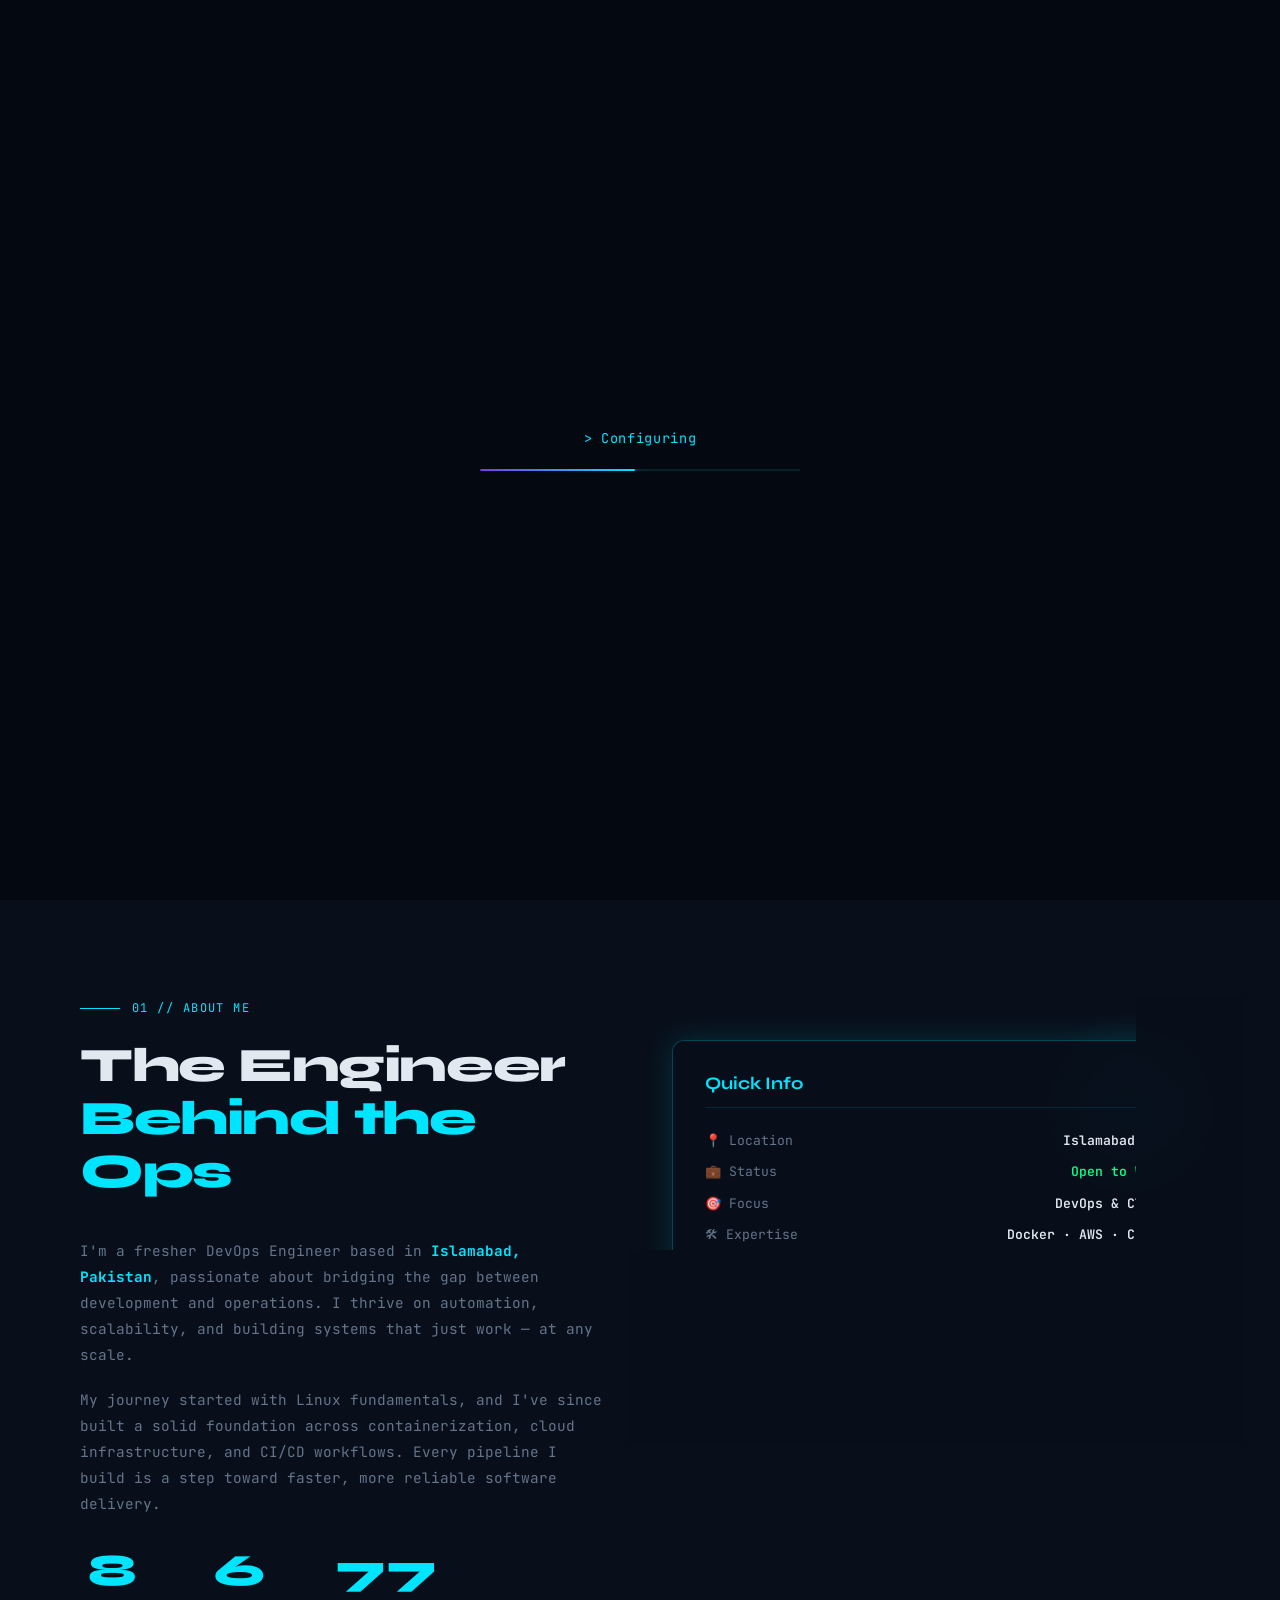
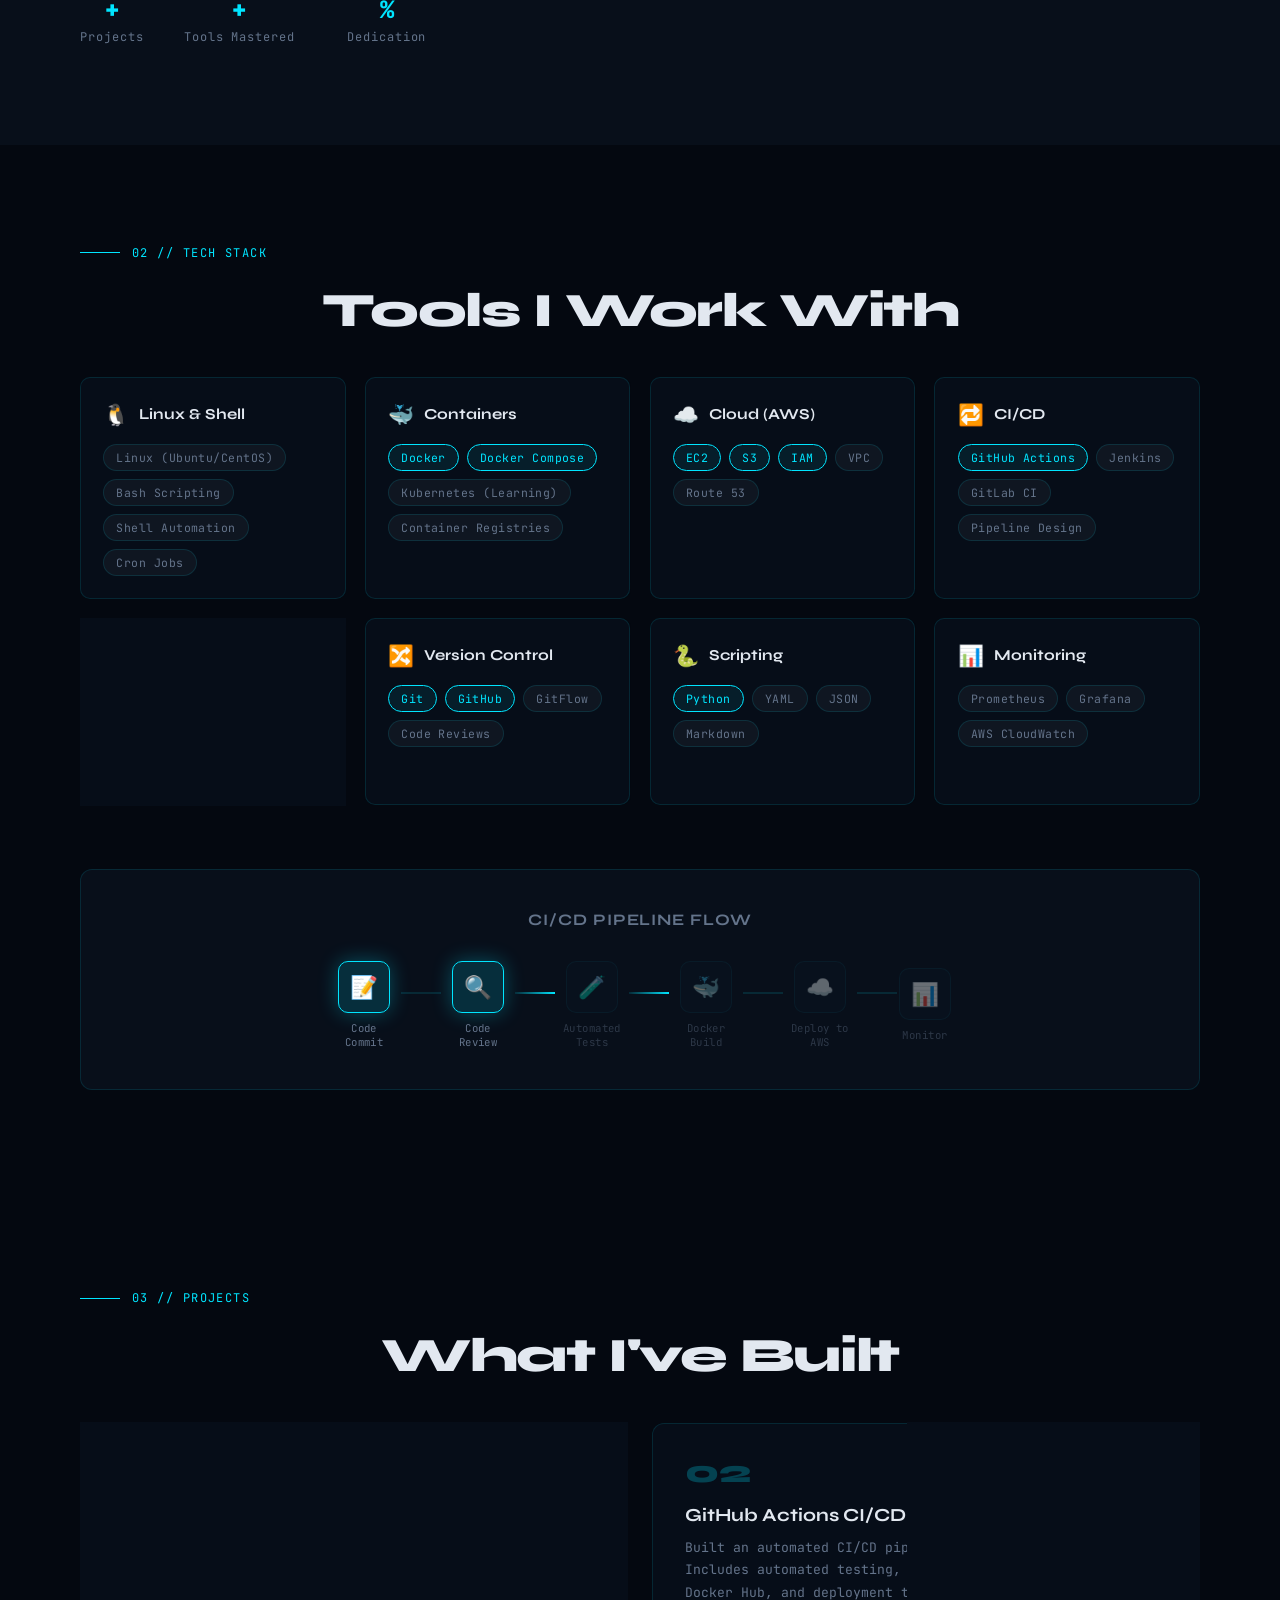
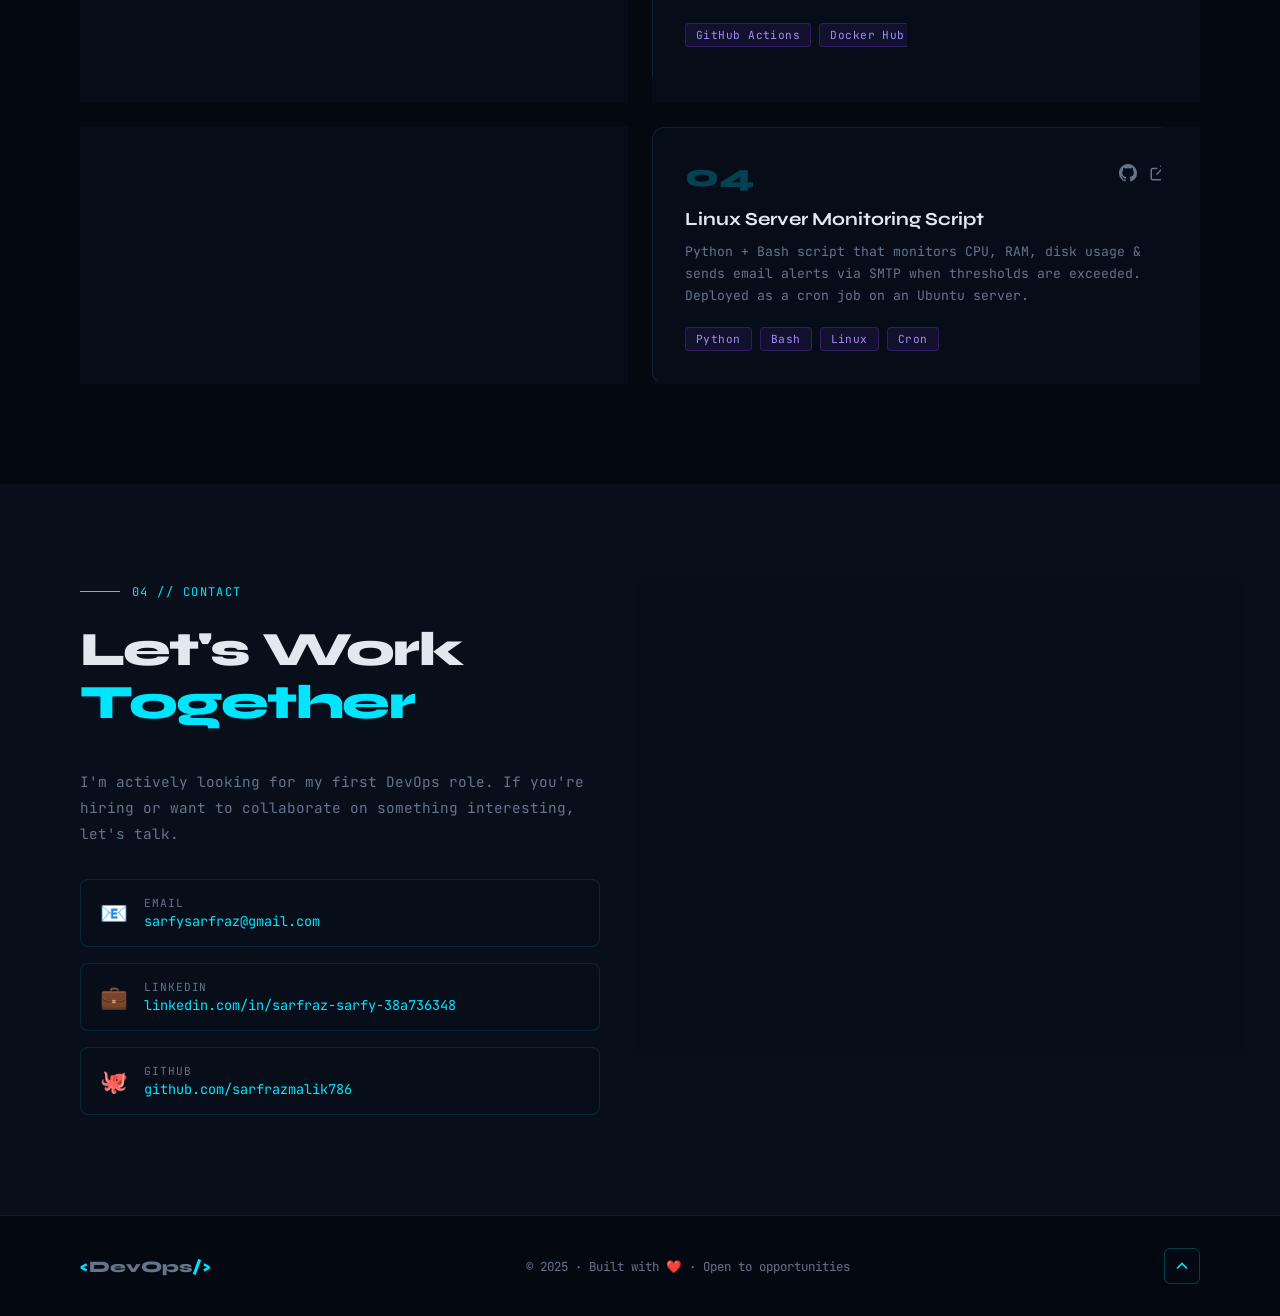
==== commit 973fe2ce: "Rename protfolio.html to index.html" ====
--- a/index.html
+++ b/index.html
@@ -463,4 +463,3 @@
 
   <script src="protfolio.js"></script>
 </body>
-</html>
